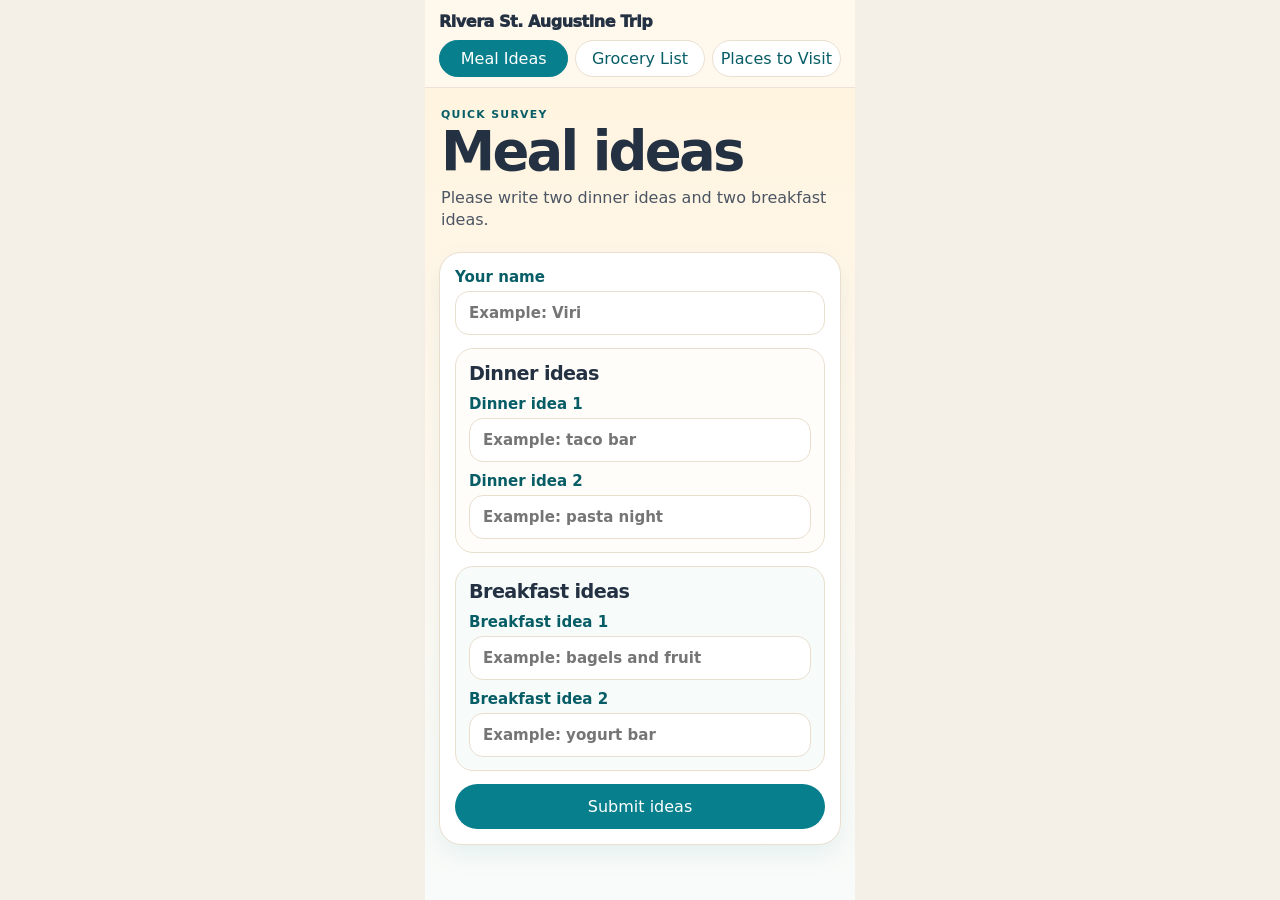
==== st-augustine-mobile-meal-planner.html @ d0455b71 "Initial Rivera St Augustine trip planner" ====
<!doctype html>
<html lang="en">
<head>
  <meta charset="utf-8" />
  <meta name="viewport" content="width=device-width, initial-scale=1" />
  <title>Rivera St. Augustine Trip</title>
  <style>
:root {
  --bg: #fff8ee;
  --card: #ffffff;
  --ink: #233142;
  --muted: #6b7280;
  --line: #eadfce;
  --sea: #087f8c;
  --sea-dark: #075d66;
  --soft: #f7fbfa;
  font-family: Inter, ui-sans-serif, system-ui, -apple-system, BlinkMacSystemFont, "Segoe UI", sans-serif;
}
* { box-sizing: border-box; }
body {
  margin: 0;
  background: linear-gradient(180deg, #fff3dc 0%, var(--bg) 52%, #f8fbfa 100%);
  color: var(--ink);
}
.app {
  width: min(430px, 100%);
  margin: 0 auto;
  padding: 18px 14px 32px;
}
.site-header {
  position: sticky;
  top: 0;
  z-index: 5;
  margin: -18px -14px 10px;
  padding: 12px 14px 10px;
  background: rgba(255, 248, 238, .94);
  backdrop-filter: blur(10px);
  border-bottom: 1px solid rgba(234, 223, 206, .8);
}
.site-title {
  font-weight: 950;
  letter-spacing: -.03em;
  margin-bottom: 9px;
}
.tabs {
  display: grid;
  grid-template-columns: repeat(3, 1fr);
  gap: 7px;
}
.tab {
  text-align: center;
  text-decoration: none;
  border-radius: 999px;
  padding: 8px 6px;
  font-weight: 900;
  font-size: .82rem;
  border: 1px solid var(--line);
  background: white;
  color: var(--sea-dark);
  font: inherit;
  cursor: pointer;
}
.tab.active {
  background: var(--sea);
  color: white;
  border-color: var(--sea);
}
.tab.disabled {
  color: #9a8f80;
  background: #fffaf1;
}
.hero { padding: 10px 2px 12px; }
.eyebrow {
  margin: 0 0 6px;
  color: var(--sea-dark);
  text-transform: uppercase;
  letter-spacing: .12em;
  font-size: .68rem;
  font-weight: 900;
}
h1 { margin: 0; font-size: clamp(2.45rem, 14vw, 3.4rem); line-height: .92; letter-spacing: -.05em; }
.hero p:not(.eyebrow) {
  margin: 10px 0 0;
  color: #4b5563;
  line-height: 1.35;
  font-size: 1rem;
}
.card {
  background: var(--card);
  border: 1px solid var(--line);
  border-radius: 22px;
  padding: 15px;
  margin: 10px 0;
  box-shadow: 0 10px 24px rgba(8, 127, 140, .08);
}
.stack { display: grid; gap: 13px; }
.mini-section {
  display: grid;
  gap: 10px;
  padding: 13px;
  border: 1px solid var(--line);
  border-radius: 18px;
  background: #fffdf9;
}
.breakfast-box { background: var(--soft); }
h2 { margin: 0; font-size: 1.2rem; letter-spacing: -.03em; }
label {
  display: grid;
  gap: 5px;
  color: var(--sea-dark);
  font-weight: 850;
  font-size: .94rem;
}
input {
  width: 100%;
  border: 1px solid var(--line);
  border-radius: 14px;
  padding: 12px 13px;
  color: var(--ink);
  background: white;
  font: inherit;
  outline: none;
}
input:focus { border-color: var(--sea); box-shadow: 0 0 0 4px rgba(8, 127, 140, .12); }
button {
  border: 0;
  border-radius: 999px;
  background: var(--sea);
  color: white;
  padding: 13px 14px;
  font-weight: 900;
  font: inherit;
  cursor: pointer;
}
button:active { transform: scale(.98); }
.save-message {
  margin: 0;
  padding: 11px 12px;
  border-radius: 14px;
  background: #eef8f6;
  color: var(--sea-dark);
  font-weight: 850;
  line-height: 1.35;
}
.section-head {
  display: flex;
  justify-content: space-between;
  align-items: flex-start;
  gap: 10px;
  margin-bottom: 12px;
}
.pill {
  flex: 0 0 auto;
  border-radius: 999px;
  padding: 5px 9px;
  background: #eef8f6;
  color: var(--sea-dark);
  font-size: .78rem;
  font-weight: 900;
}
.places-box { background: #fffdf9; }
.compact-hero h1 { font-size: clamp(2.1rem, 12vw, 2.9rem); }
.grocery-checklist { display: grid; gap: 12px; }
.grocery-day {
  border: 1px solid var(--line);
  border-radius: 18px;
  padding: 12px;
  background: #fffdf9;
}
.grocery-day h2 { margin: 0 0 10px; font-size: 1.2rem; }
.grocery-meal {
  border-top: 1px solid var(--line);
  padding-top: 10px;
  margin-top: 10px;
}
.grocery-meal:first-of-type { border-top: 0; padding-top: 0; margin-top: 0; }
.meal-head {
  display: flex;
  justify-content: space-between;
  align-items: center;
  gap: 10px;
  margin-bottom: 8px;
}
.meal-head h3 { margin: 0; font-size: 1rem; }
.add-item {
  padding: 8px 10px;
  font-size: .85rem;
  background: #eef8f6;
  color: var(--sea-dark);
}
.checklist { display: grid; gap: 7px; }
.empty-list { margin: 0; color: var(--muted); font-size: .9rem; }
.check-row {
  display: grid;
  grid-template-columns: auto 1fr auto;
  align-items: center;
  gap: 8px;
  color: var(--ink);
  background: white;
  border: 1px solid var(--line);
  border-radius: 13px;
  padding: 8px;
}
.check-row input { width: 18px; height: 18px; padding: 0; }
.places-list { display: grid; gap: 8px; }
.place-row {
  display: grid;
  grid-template-columns: 1fr auto;
  gap: 10px;
  align-items: center;
  border: 1px solid var(--line);
  border-radius: 15px;
  padding: 10px 11px;
  background: #fffdf9;
}
.place-row strong { display: block; font-size: 1rem; margin-bottom: 2px; }
.place-row span { color: var(--muted); font-size: .86rem; }
.icon { width: 30px; height: 30px; padding: 0; background: #ffe5e2; color: #b8443b; }
@media (min-width: 520px) {
  body { background: #f4efe7; }
  .app { background: linear-gradient(180deg, #fff3dc 0%, var(--bg) 52%, #f8fbfa 100%); min-height: 100vh; }
}

  </style>
</head>
<body>
  <main class="app">
    <header class="site-header">
      <div class="site-title">Rivera St. Augustine Trip</div>
      <nav class="tabs" aria-label="Trip planner sections">
        <button class="tab active" type="button" data-tab="meal-ideas" aria-current="page">Meal Ideas</button>
        <button class="tab" type="button" data-tab="grocery-list">Grocery List</button>
        <button class="tab" type="button" data-tab="places-to-visit">Places to Visit</button>
      </nav>
    </header>

    <div id="meal-ideas" class="page active-page">
      <section class="hero">
        <p class="eyebrow">Quick survey</p>
        <h1>Meal ideas</h1>
        <p>Please write two dinner ideas and two breakfast ideas.</p>
      </section>

      <section class="card form-card">
        <form id="ideaForm" class="stack">
          <label>Your name
            <input id="personName" autocomplete="name" placeholder="Example: Viri" />
          </label>

          <div class="mini-section dinner-box">
            <h2>Dinner ideas</h2>
            <label>Dinner idea 1
              <input id="dinnerOne" placeholder="Example: taco bar" />
            </label>
            <label>Dinner idea 2
              <input id="dinnerTwo" placeholder="Example: pasta night" />
            </label>
          </div>

          <div class="mini-section breakfast-box">
            <h2>Breakfast ideas</h2>
            <label>Breakfast idea 1
              <input id="breakfastOne" placeholder="Example: bagels and fruit" />
            </label>
            <label>Breakfast idea 2
              <input id="breakfastTwo" placeholder="Example: yogurt bar" />
            </label>
          </div>

          <button type="submit">Submit ideas</button>
          <p id="saveMessage" class="save-message" hidden>Thank you — your ideas were saved on this phone.</p>
        </form>
      </section>
    </div>

    <div id="grocery-list" class="page" hidden>
      <section class="hero compact-hero">
        <p class="eyebrow">Coming next</p>
        <h1>Grocery list</h1>
        <p>This will become the shopping checklist after the meals are chosen.</p>
      </section>

      <section class="card grocery-card">
        <div id="groceryChecklist" class="grocery-checklist"></div>
      </section>
    </div>

    <div id="places-to-visit" class="page" hidden>
      <section class="hero compact-hero">
        <p class="eyebrow">Things to do</p>
        <h1>Places to visit</h1>
        <p>Suggest touristy places or activities we may want to do besides the beach.</p>
      </section>

      <section class="card form-card">
        <form id="placesForm" class="stack">
          <label>Your name
            <input id="placePersonName" autocomplete="name" placeholder="Example: Viri" />
          </label>
          <div class="mini-section places-box">
            <h2>Suggestions</h2>
            <label>Place or activity 1
              <input id="placeOne" placeholder="Example: lighthouse" />
            </label>
            <label>Place or activity 2
              <input id="placeTwo" placeholder="Example: old town trolley" />
            </label>
          </div>
          <button type="submit">Submit places</button>
          <p id="placesSaveMessage" class="save-message" hidden>Thank you — your places were saved on this phone.</p>
        </form>
      </section>

      <section class="card places-list-card">
        <div class="section-head">
          <div>
            <p class="eyebrow">Already suggested</p>
            <h2>Places & activities</h2>
          </div>
          <span id="placesCount" class="pill soft">0 ideas</span>
        </div>
        <div id="placesList" class="places-list"></div>
      </section>
    </div>
  </main>

  <script>
const STORAGE_KEY = 'stAugustineFamilySurveyOnly.v1';
const GROCERY_KEY = 'stAugustineGroceryChecklist.v1';
const PLACES_KEY = 'stAugustinePlacesToVisit.v1';
const makeId = () => (globalThis.crypto?.randomUUID?.() || `idea-${Date.now()}-${Math.random().toString(16).slice(2)}`);

// Clear old prototype data so older versions with dates/lists do not reappear on refresh.
[
  'stAugustineMeals.v1',
  'stAugustineMeals.v2',
  'stAugustineDinnerSurvey.v1',
  'stAugustineMealIdeas.v1',
  'stAugustineMealIdeas.v2'
].forEach(key => localStorage.removeItem(key));

const grocerySections = [
  { id: 'day1-dinner', title: 'Day 1', meals: ['Dinner'] },
  { id: 'day2', title: 'Day 2', meals: ['Breakfast', 'Dinner'] },
  { id: 'day3', title: 'Day 3', meals: ['Breakfast', 'Dinner'] },
  { id: 'day4', title: 'Day 4', meals: ['Breakfast', 'Dinner'] },
  { id: 'day5-breakfast', title: 'Day 5', meals: ['Breakfast'] }
];

function normalize(text) {
  return String(text).trim().replace(/\s+/g, ' ');
}

function loadSubmissions() {
  try {
    return JSON.parse(localStorage.getItem(STORAGE_KEY)) || [];
  } catch {
    return [];
  }
}

function loadGroceries() {
  try {
    return JSON.parse(localStorage.getItem(GROCERY_KEY)) || {};
  } catch {
    return {};
  }
}

function saveGroceries(data) {
  localStorage.setItem(GROCERY_KEY, JSON.stringify(data));
}

function loadPlaces() {
  try {
    return JSON.parse(localStorage.getItem(PLACES_KEY)) || [];
  } catch {
    return [];
  }
}

function savePlaces(data) {
  localStorage.setItem(PLACES_KEY, JSON.stringify(data));
}

function savePlaceSuggestions(event) {
  event.preventDefault();
  const person = normalize(document.querySelector('#placePersonName').value);
  const places = [
    normalize(document.querySelector('#placeOne').value),
    normalize(document.querySelector('#placeTwo').value)
  ].filter(Boolean).slice(0, 2);

  if (!person) return alert('Please add your name.');
  if (!places.length) return alert('Please add at least one place or activity.');

  const existing = loadPlaces();
  const updated = existing.filter(item => item.person.toLowerCase() !== person.toLowerCase());
  places.forEach(text => updated.push({ id: makeId(), person, text, submittedAt: new Date().toISOString() }));
  savePlaces(updated);

  ['placeOne', 'placeTwo'].forEach(id => document.querySelector(`#${id}`).value = '');
  document.querySelector('#placesSaveMessage').hidden = false;
  renderPlacesList();
}

function saveSubmission(event) {
  event.preventDefault();
  const person = normalize(document.querySelector('#personName').value);
  const dinners = [
    normalize(document.querySelector('#dinnerOne').value),
    normalize(document.querySelector('#dinnerTwo').value)
  ].filter(Boolean).slice(0, 2);
  const breakfasts = [
    normalize(document.querySelector('#breakfastOne').value),
    normalize(document.querySelector('#breakfastTwo').value)
  ].filter(Boolean).slice(0, 2);

  if (!person) return alert('Please add your name.');
  if (!dinners.length && !breakfasts.length) return alert('Please add at least one dinner or breakfast idea.');

  const submissions = loadSubmissions();
  const withoutThisPerson = submissions.filter(item => item.person.toLowerCase() !== person.toLowerCase());
  withoutThisPerson.push({ id: makeId(), person, dinners, breakfasts, submittedAt: new Date().toISOString() });
  localStorage.setItem(STORAGE_KEY, JSON.stringify(withoutThisPerson));

  ['dinnerOne', 'dinnerTwo', 'breakfastOne', 'breakfastTwo'].forEach(id => document.querySelector(`#${id}`).value = '');
  const message = document.querySelector('#saveMessage');
  message.hidden = false;
}

function showTab(tabId) {
  document.querySelectorAll('.page').forEach(page => {
    const active = page.id === tabId;
    page.hidden = !active;
    page.classList.toggle('active-page', active);
  });
  document.querySelectorAll('.tab').forEach(tab => {
    const active = tab.dataset.tab === tabId;
    tab.classList.toggle('active', active);
    if (active) tab.setAttribute('aria-current', 'page');
    else tab.removeAttribute('aria-current');
  });
}

function groceryKey(dayId, meal) {
  return `${dayId}:${meal}`;
}

function renderGroceryChecklist() {
  const container = document.querySelector('#groceryChecklist');
  if (!container) return;
  const groceries = loadGroceries();
  container.innerHTML = '';

  grocerySections.forEach(section => {
    const sectionEl = document.createElement('article');
    sectionEl.className = 'grocery-day';
    sectionEl.innerHTML = `<h2>${section.title}</h2>`;

    section.meals.forEach(meal => {
      const key = groceryKey(section.id, meal);
      const mealItems = groceries[key] || [];
      const mealEl = document.createElement('div');
      mealEl.className = 'grocery-meal';
      mealEl.innerHTML = `
        <div class="meal-head">
          <h3>${meal}</h3>
          <button type="button" class="add-item" data-key="${key}">Add item</button>
        </div>
        <div class="checklist" data-list="${key}"></div>
      `;
      const listEl = mealEl.querySelector('.checklist');
      if (!mealItems.length) {
        listEl.innerHTML = '<p class="empty-list">No items yet.</p>';
      } else {
        mealItems.forEach(item => {
          const row = document.createElement('label');
          row.className = 'check-row';
          row.innerHTML = `<input type="checkbox" ${item.done ? 'checked' : ''} data-check-id="${item.id}" data-key="${key}"><span>${escapeHtml(item.text)}</span><button type="button" class="icon" data-remove-id="${item.id}" data-key="${key}" aria-label="Remove item">×</button>`;
          listEl.appendChild(row);
        });
      }
      sectionEl.appendChild(mealEl);
    });

    container.appendChild(sectionEl);
  });

  container.querySelectorAll('.add-item').forEach(btn => btn.addEventListener('click', () => addGroceryItem(btn.dataset.key)));
  container.querySelectorAll('[data-check-id]').forEach(box => box.addEventListener('change', () => toggleGroceryItem(box.dataset.key, box.dataset.checkId, box.checked)));
  container.querySelectorAll('[data-remove-id]').forEach(btn => btn.addEventListener('click', () => removeGroceryItem(btn.dataset.key, btn.dataset.removeId)));
}

function addGroceryItem(key) {
  const text = normalize(prompt('Grocery item to add:') || '');
  if (!text) return;
  const groceries = loadGroceries();
  groceries[key] ||= [];
  groceries[key].push({ id: makeId(), text, done: false });
  saveGroceries(groceries);
  renderGroceryChecklist();
}

function toggleGroceryItem(key, id, done) {
  const groceries = loadGroceries();
  groceries[key] = (groceries[key] || []).map(item => item.id === id ? { ...item, done } : item);
  saveGroceries(groceries);
}

function removeGroceryItem(key, id) {
  const groceries = loadGroceries();
  groceries[key] = (groceries[key] || []).filter(item => item.id !== id);
  saveGroceries(groceries);
  renderGroceryChecklist();
}

function renderPlacesList() {
  const list = document.querySelector('#placesList');
  if (!list) return;
  const places = loadPlaces().sort((a, b) => a.text.localeCompare(b.text));
  document.querySelector('#placesCount').textContent = `${places.length} idea${places.length === 1 ? '' : 's'}`;
  list.innerHTML = '';

  if (!places.length) {
    list.innerHTML = '<p class="empty-list">No places suggested yet.</p>';
    return;
  }

  places.forEach(place => {
    const row = document.createElement('article');
    row.className = 'place-row';
    row.innerHTML = `<div><strong>${escapeHtml(place.text)}</strong><span>Suggested by ${escapeHtml(place.person)}</span></div><button type="button" class="icon" data-remove-place="${place.id}" aria-label="Remove place">×</button>`;
    list.appendChild(row);
  });

  list.querySelectorAll('[data-remove-place]').forEach(btn => btn.addEventListener('click', () => removePlace(btn.dataset.removePlace)));
}

function removePlace(id) {
  savePlaces(loadPlaces().filter(place => place.id !== id));
  renderPlacesList();
}

function escapeHtml(str) {
  return String(str).replace(/[&<>"]/g, c => ({'&':'&amp;', '<':'&lt;', '>':'&gt;', '"':'&quot;'}[c]));
}

document.querySelector('#ideaForm').addEventListener('submit', saveSubmission);
document.querySelector('#placesForm').addEventListener('submit', savePlaceSuggestions);
document.querySelectorAll('.tab').forEach(tab => tab.addEventListener('click', () => showTab(tab.dataset.tab)));
renderGroceryChecklist();
renderPlacesList();
const initialTab = new URLSearchParams(location.search).get('tab');
if (['grocery-list', 'places-to-visit'].includes(initialTab)) showTab(initialTab);

  </script>
</body>
</html>
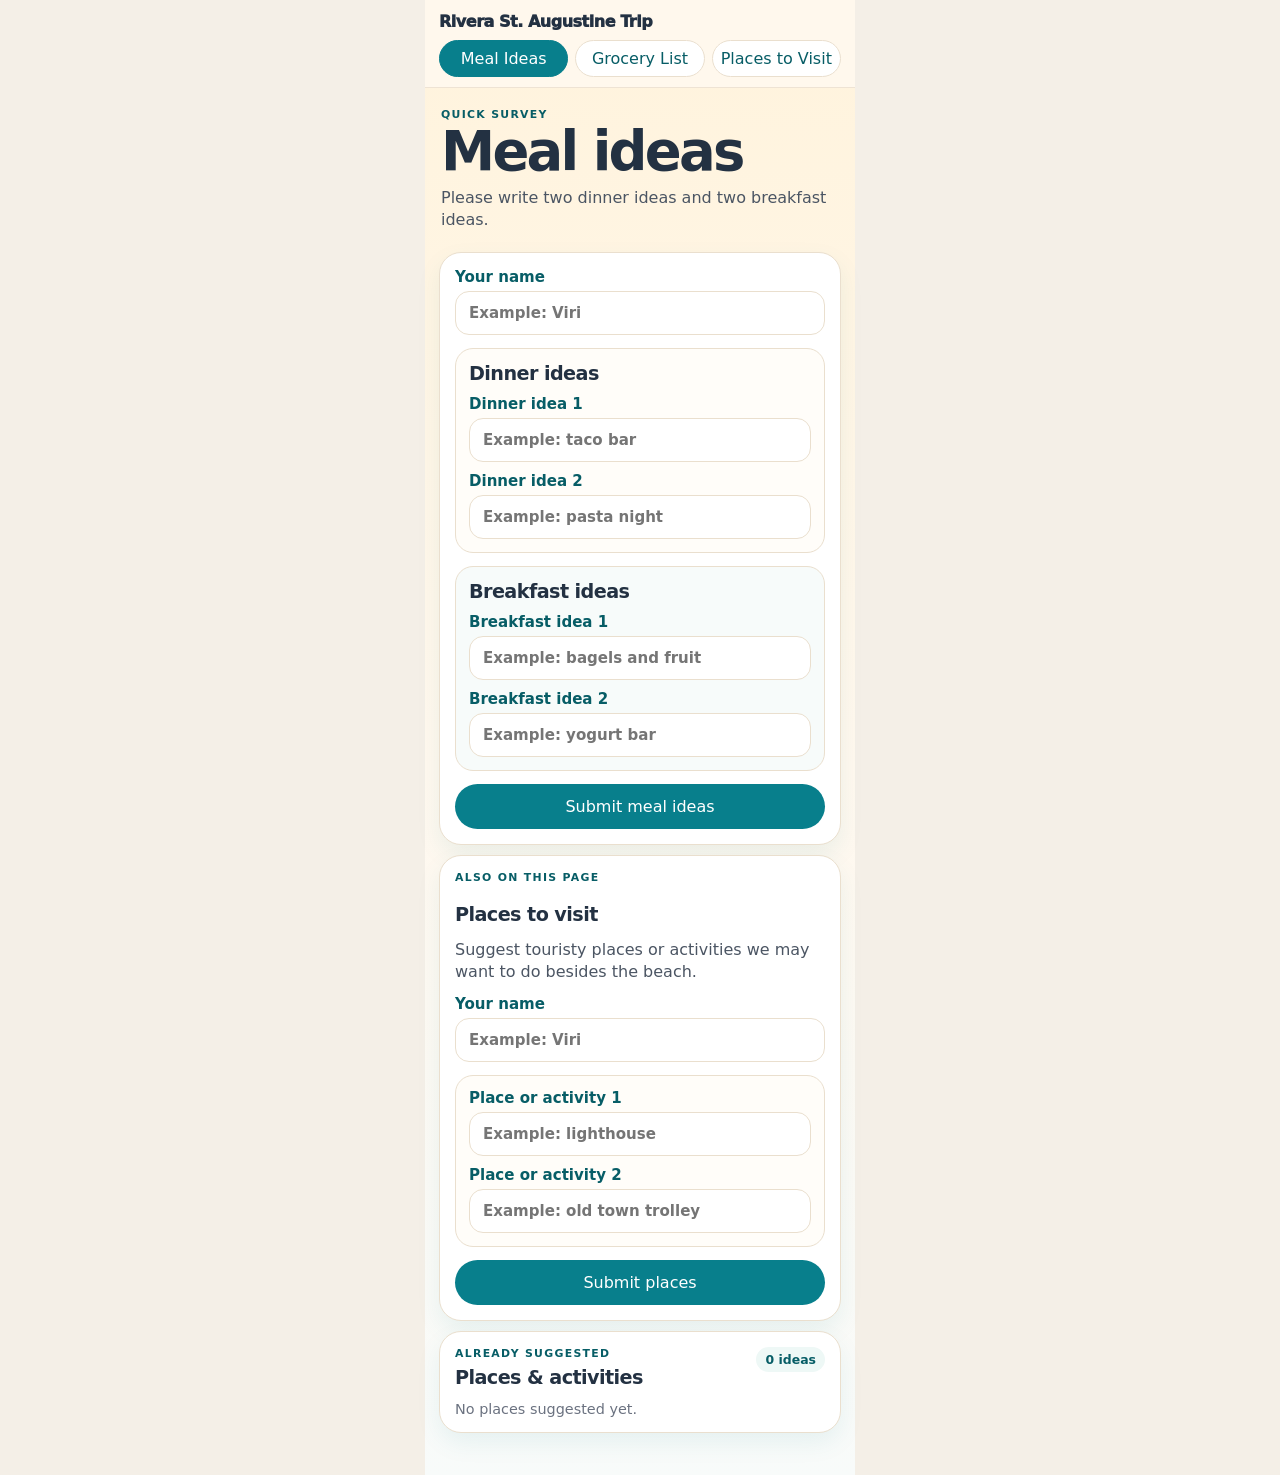
==== commit 236f27d1: "Move places survey under meal ideas" ====
--- a/st-augustine-mobile-meal-planner.html
+++ b/st-augustine-mobile-meal-planner.html
@@ -142,6 +142,13 @@
   font-weight: 850;
   line-height: 1.35;
 }
+.helper-text,
+.muted-card p {
+  margin: 0;
+  color: #4b5563;
+  line-height: 1.35;
+}
+.muted-card { background: #f7fbfa; }
 .section-head {
   display: flex;
   justify-content: space-between;
@@ -267,38 +274,20 @@
             </label>
           </div>
 
-          <button type="submit">Submit ideas</button>
-          <p id="saveMessage" class="save-message" hidden>Thank you — your ideas were saved on this phone.</p>
+          <button type="submit">Submit meal ideas</button>
+          <p id="saveMessage" class="save-message" hidden>Thank you — your meal ideas were saved on this phone.</p>
         </form>
-      </section>
-    </div>
-
-    <div id="grocery-list" class="page" hidden>
-      <section class="hero compact-hero">
-        <p class="eyebrow">Coming next</p>
-        <h1>Grocery list</h1>
-        <p>This will become the shopping checklist after the meals are chosen.</p>
-      </section>
-
-      <section class="card grocery-card">
-        <div id="groceryChecklist" class="grocery-checklist"></div>
-      </section>
-    </div>
-
-    <div id="places-to-visit" class="page" hidden>
-      <section class="hero compact-hero">
-        <p class="eyebrow">Things to do</p>
-        <h1>Places to visit</h1>
-        <p>Suggest touristy places or activities we may want to do besides the beach.</p>
       </section>
 
       <section class="card form-card">
         <form id="placesForm" class="stack">
+          <p class="eyebrow">Also on this page</p>
+          <h2>Places to visit</h2>
+          <p class="helper-text">Suggest touristy places or activities we may want to do besides the beach.</p>
           <label>Your name
             <input id="placePersonName" autocomplete="name" placeholder="Example: Viri" />
           </label>
           <div class="mini-section places-box">
-            <h2>Suggestions</h2>
             <label>Place or activity 1
               <input id="placeOne" placeholder="Example: lighthouse" />
             </label>
@@ -320,6 +309,31 @@
           <span id="placesCount" class="pill soft">0 ideas</span>
         </div>
         <div id="placesList" class="places-list"></div>
+      </section>
+    </div>
+
+    <div id="grocery-list" class="page" hidden>
+      <section class="hero compact-hero">
+        <p class="eyebrow">Coming next</p>
+        <h1>Grocery list</h1>
+        <p>This will become the shopping checklist after the meals are chosen.</p>
+      </section>
+
+      <section class="card grocery-card">
+        <div id="groceryChecklist" class="grocery-checklist"></div>
+      </section>
+    </div>
+
+    <div id="places-to-visit" class="page" hidden>
+      <section class="hero compact-hero">
+        <p class="eyebrow">After we decide</p>
+        <h1>Places to visit</h1>
+        <p>This tab will hold the finalized places and activity plan later. For now, the suggestions survey is under Meal Ideas.</p>
+      </section>
+
+      <section class="card muted-card">
+        <h2>Nothing finalized yet</h2>
+        <p>Once everyone gives ideas, we can move the chosen places here.</p>
       </section>
     </div>
   </main>
